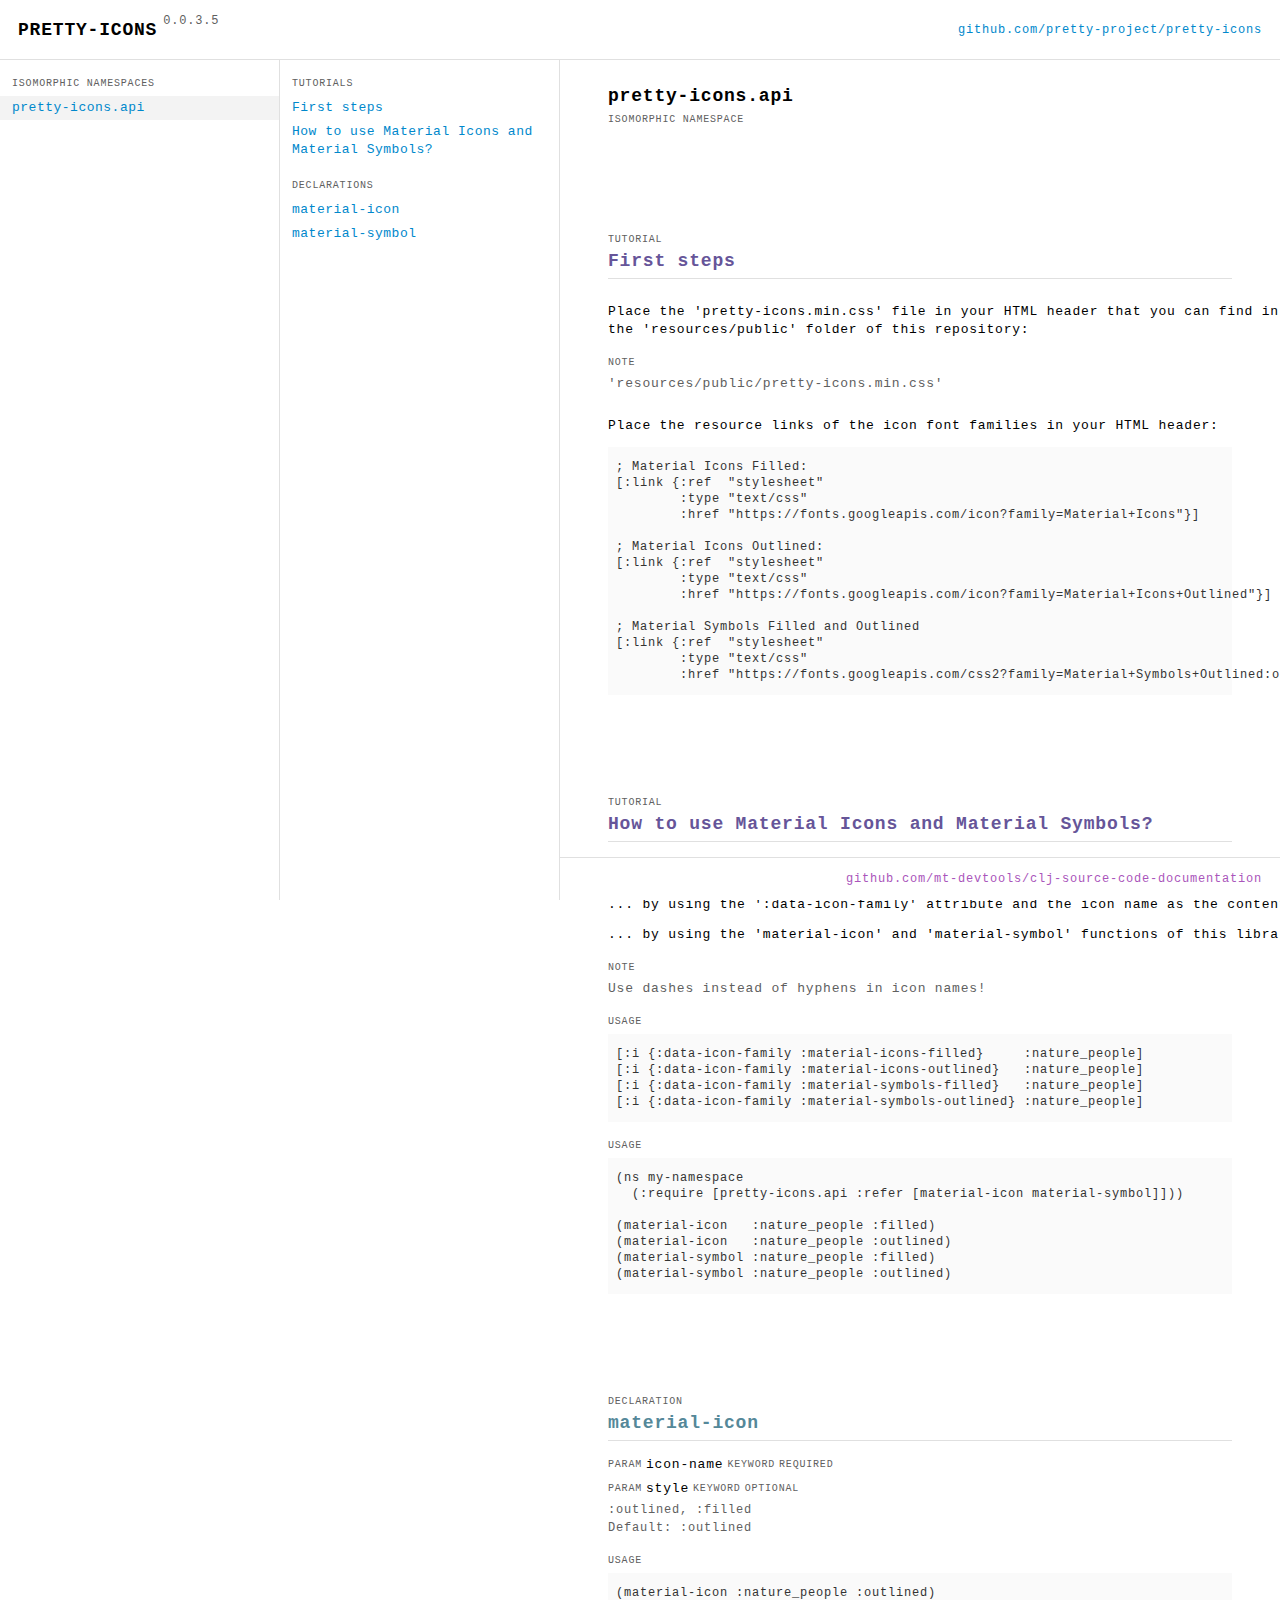
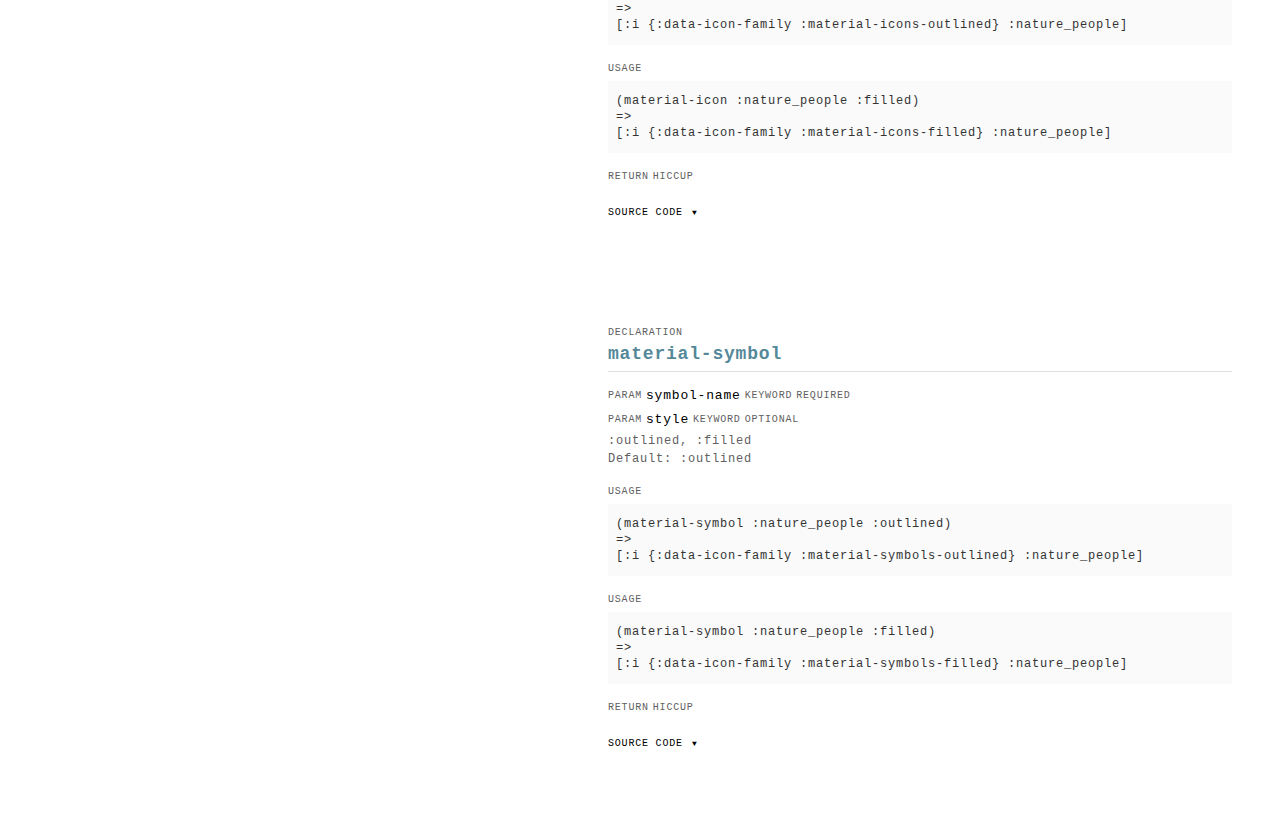
==== docs/cljc/pretty-icons/api.html @ d102588a "0.0.3.6" ====
<!DOCTYPE html>
<html><html><head><link href="https://fonts.googleapis.com/css2?family=Montserrat:wght@100;200;300;400;500;600;700;800;900&amp;display=swap" rel="stylesheet"><style type="text/css">body{font-family:Montserrat;margin:0 0 0 560px;padding:60px 48px}div{box-sizing:border-box}pre{display:block;margin:0;letter-spacing:.8px}.scroll-container{flex-grow:1;overflow-y:auto}a,a:active,a:hover,a:visited{display:block;text-decoration:none}a.inline-link{display:inline-block}a.inline-link:hover{text-decoration:underline}.button{font-size:13px;letter-spacing:.5px;line-height:18px;padding:3px 12px;white-space:inherit}.button:hover{background-color:#f0f0f0}.button--active{background-color:#f3f3f3}.button--active:hover{background-color:#f0f0f0}.text--xs{font-size:10px;line-height:24px;text-transform:uppercase}.text--s{font-size:12px;line-height:18px}.text--m{font-size:13px;line-height:18px}.color--basic{color:#303030}.color--primary{color:#0088cc}.color--muted{color:#606060}.color--warning{color:#883300}.collapsible-wrapper{display:flex;flex-direction:column}.collapsible-button{cursor:pointer;font-weight:500;position:relative;user-select:none;width:fit-content}.collapsible-button:hover{color:#888}.collapsible-button::after{align-items:center;content:'▼';display:flex;font-size:8px;justify-content:center;position:absolute;height:24px;right:-24px;top:0;width:24px}.collapsible-wrapper[data-expanded="true"] .collapsible-button::after{content:'▲'}.collapsible-wrapper .doc-block--box{display:none}.collapsible-wrapper[data-expanded="true"] .doc-block--box{display:block}#top-bar{background-color:#ffffff;border-bottom:1px solid #e0e0e0;display:flex;gap:6px;height:60px;left:0;padding-left:18px;position:fixed;top:0;width:100%}#top-bar--library-uri{font-size:12px;line-height:60px;padding:0 18px;position:absolute;right:0;top:0}#top-bar--library-uri:hover{background-color:#f0f0f0}#top-bar--library-name{font-size:18px;font-weight:600;line-height:60px;text-transform:uppercase}#top-bar--author-name{font-size:12px}#top-bar--library-version{font-size:12px;line-height:18px;margin-top:12px}#bottom-bar{background-color:white;border-top:1px solid #e0e0e0;bottom:0;display:flex;justify-content:right;left:0;position:fixed;width:100%}#bottom-bar--credits-link{color:#aa55bb;font-size:12px;letter-spacing:.8px;line-height:42px;padding:0 18px}#bottom-bar--credits-link:hover{background-color:#f0f0f0}#primary-list{background-color:#fff;border-right:1px solid #e0e0e0;display:flex;flex-direction:column;height:calc(100vh - 60px);left:0;padding:12px 0 54px 0;position:fixed;top:60px;width:280px}#secondary-list{background-color:#fff;border-right:1px solid #e0e0e0;display:flex;flex-direction:column;height:calc(100vh - 60px);left:280px;padding:12px 0 54px 0;position:fixed;top:60px;width:280px}#primary-list,#secondary-list{z-index:9999}#primary-list .text--xs,#secondary-list .text--xs{padding-left:12px}.primary-list--container,.secondary-list--container{margin-bottom:12px}#namespace-header--title{font-size:18px;font-weight:600;line-height:24px;margin-top:24px}#declarations{display:flex;flex-direction:column}.declaration--wrapper{padding-top:96px}.declaration--name{border-bottom:1px solid #e0e0e0;color:#558899;font-size:18px;font-weight:600;line-height:18px;padding-bottom:8px;margin-bottom:12px}.tutorial--wrapper{padding-top:96px}.tutorial--name{border-bottom:1px solid #e0e0e0;color:#665599;font-size:18px;font-weight:600;line-height:18px;padding-bottom:8px;margin-bottom:12px}.doc-blocks{display:flex;flex-direction:column}.doc-block--separator{height:12px}.doc-block--label{display:flex;gap:4px;line-height:24px}.doc-block--box{background-color:#fafafa;color:#333;line-height:16px;margin:0;padding:12px 8px}.doc-block--preview-image{border:1px solid #dedede;display:block;max-height:480px;max-width:640px;min-height:48px;min-width:64px}</style><script type="text/javascript">function toggleCollapsible(collapsibleId){collapsible=document.getElementById(collapsibleId);if(collapsible.dataset.expanded==='true'){collapsible.dataset.expanded='false';}else{collapsible.dataset.expanded='true';}}</script></head><body><div id="primary-list"><div class="scroll-container"><div class="primary-list--container"><pre class="text--xs color--muted">Isomorphic namespaces</pre><a href="https://pretty-project.github.io/pretty-icons/cljc/pretty-icons/api.html"><pre class="button color--primary button--active">pretty-icons.api</pre></a></div></div></div><div id="secondary-list"><div class="scroll-container"><div class="secondary-list--container"><pre class="text--xs color--muted">Tutorials</pre><a href="#First steps"><pre class="button color--primary">First steps</pre></a><a href="#How to use Material Icons and Material Symbols?"><pre class="button color--primary">How to use Material Icons and Material Symbols?</pre></a></div><div class="secondary-list--container"><pre class="text--xs color--muted">Declarations</pre><a href="#material-icon"><pre class="button color--primary">material-icon</pre></a><a href="#material-symbol"><pre class="button color--primary">material-symbol</pre></a></div></div></div><div id="namespace-header"><pre id="namespace-header--title">pretty-icons.api</pre><pre class="text--xs color--muted">Isomorphic namespace</pre></div><div id="tutorials--wrapper"><div id="tutorials"><div class="tutorial--wrapper" id="First steps"><pre class="text--xs color--muted">Tutorial</pre><pre class="tutorial--name">First steps</pre><div class="doc-blocks"><div class="doc-block--separator"></div><div class="doc-block"><pre class="text--m color--default">Place the 'pretty-icons.min.css' file in your HTML header that you can find in<br>the 'resources/public' folder of this repository:</pre></div><div class="doc-block--separator"></div><div class="doc-block"><div class="doc-block--label"><pre class="text--xs color--muted">Note</pre></div><pre class="text--m color--muted">'resources/public/pretty-icons.min.css'</pre></div><div class="doc-block--separator"></div><div class="doc-block--separator"></div><div class="doc-block"><pre class="text--m color--default">Place the resource links of the icon font families in your HTML header:</pre></div><div class="doc-block--separator"></div><div class="doc-block"><pre class="doc-block--box text--s">; Material Icons Filled:<br>[:link {:ref  "stylesheet"<br>        :type "text/css"<br>        :href "https://fonts.googleapis.com/icon?family=Material+Icons"}]<br><br>; Material Icons Outlined:<br>[:link {:ref  "stylesheet"<br>        :type "text/css"<br>        :href "https://fonts.googleapis.com/icon?family=Material+Icons+Outlined"}]<br><br>; Material Symbols Filled and Outlined<br>[:link {:ref  "stylesheet"<br>        :type "text/css"<br>        :href "https://fonts.googleapis.com/css2?family=Material+Symbols+Outlined:opsz,wght,FILL,GRAD@20..48,100..700,0..1,-50..200"}]</pre></div></div></div><div class="tutorial--wrapper" id="How to use Material Icons and Material Symbols?"><pre class="text--xs color--muted">Tutorial</pre><pre class="tutorial--name">How to use Material Icons and Material Symbols?</pre><div class="doc-blocks"><div class="doc-block--separator"></div><div class="doc-block"><pre class="text--m color--default">You can display Material icons and symbols ...</pre></div><div class="doc-block--separator"></div><div class="doc-block"><pre class="text--m color--default">... by using the ':data-icon-family' attribute and the icon name as the content of the element.</pre></div><div class="doc-block--separator"></div><div class="doc-block"><pre class="text--m color--default">... by using the 'material-icon' and 'material-symbol' functions of this library.</pre></div><div class="doc-block--separator"></div><div class="doc-block"><div class="doc-block--label"><pre class="text--xs color--muted">Note</pre></div><pre class="text--m color--muted">Use dashes instead of hyphens in icon names!</pre></div><div class="doc-block--separator"></div><div class="doc-block"><div class="doc-block--label"><pre class="text--xs color--muted">Usage</pre></div><pre class="doc-block--box text--s">[:i {:data-icon-family :material-icons-filled}     :nature_people]<br>[:i {:data-icon-family :material-icons-outlined}   :nature_people]<br>[:i {:data-icon-family :material-symbols-filled}   :nature_people]<br>[:i {:data-icon-family :material-symbols-outlined} :nature_people]</pre></div><div class="doc-block--separator"></div><div class="doc-block"><div class="doc-block--label"><pre class="text--xs color--muted">Usage</pre></div><pre class="doc-block--box text--s">(ns my-namespace<br>  (:require [pretty-icons.api :refer [material-icon material-symbol]]))<br><br>(material-icon   :nature_people :filled)<br>(material-icon   :nature_people :outlined)<br>(material-symbol :nature_people :filled)<br>(material-symbol :nature_people :outlined)</pre></div></div></div></div></div><div id="declarations--wrapper"><div id="declarations"><div class="declaration--wrapper" id="material-icon"><pre class="text--xs color--muted">Declaration</pre><pre class="declaration--name">material-icon</pre><div class="doc-blocks"><div class="doc-block"><div class="doc-block--label"><pre class="text--xs color--muted">Param</pre><pre class="text-s color--default">icon-name</pre><pre class="text--xs color--muted">keyword</pre><pre class="text--xs color--muted">required</pre></div></div><div class="doc-block"><div class="doc-block--label"><pre class="text--xs color--muted">Param</pre><pre class="text-s color--default">style</pre><pre class="text--xs color--muted">keyword</pre><pre class="text--xs color--muted">optional</pre></div><pre class="text--s color--muted">:outlined, :filled<br>Default: :outlined</pre></div><div class="doc-block--separator"></div><div class="doc-block"><div class="doc-block--label"><pre class="text--xs color--muted">Usage</pre></div><pre class="doc-block--box text--s">(material-icon :nature_people :outlined)<br>=&gt;<br>[:i {:data-icon-family :material-icons-outlined} :nature_people]</pre></div><div class="doc-block--separator"></div><div class="doc-block"><div class="doc-block--label"><pre class="text--xs color--muted">Usage</pre></div><pre class="doc-block--box text--s">(material-icon :nature_people :filled)<br>=&gt;<br>[:i {:data-icon-family :material-icons-filled} :nature_people]</pre></div><div class="doc-block--separator"></div><div class="doc-block"><div class="doc-block--label"><pre class="text--xs color--muted">Return</pre><pre class="text--xs color--muted">hiccup</pre><pre class="text--xs color--muted"></pre></div></div></div><div class="doc-block--separator"></div><div class="collapsible-wrapper" data-expanded="false" id="material-icon--source-code"><pre class="collapsible-button text--xs" onClick="toggleCollapsible(&apos;material-icon--source-code&apos;)">Source Code</pre><pre class="text-s doc-block--box">(defn material-icon<br>  [icon-name style]<br>  (case style :filled [:i {:data-icon-family :material-icons-filled}   icon-name]<br>                      [:i {:data-icon-family :material-icons-outlined} icon-name]))</pre></div></div><div class="declaration--wrapper" id="material-symbol"><pre class="text--xs color--muted">Declaration</pre><pre class="declaration--name">material-symbol</pre><div class="doc-blocks"><div class="doc-block"><div class="doc-block--label"><pre class="text--xs color--muted">Param</pre><pre class="text-s color--default">symbol-name</pre><pre class="text--xs color--muted">keyword</pre><pre class="text--xs color--muted">required</pre></div></div><div class="doc-block"><div class="doc-block--label"><pre class="text--xs color--muted">Param</pre><pre class="text-s color--default">style</pre><pre class="text--xs color--muted">keyword</pre><pre class="text--xs color--muted">optional</pre></div><pre class="text--s color--muted">:outlined, :filled<br>Default: :outlined</pre></div><div class="doc-block--separator"></div><div class="doc-block"><div class="doc-block--label"><pre class="text--xs color--muted">Usage</pre></div><pre class="doc-block--box text--s">(material-symbol :nature_people :outlined)<br>=&gt;<br>[:i {:data-icon-family :material-symbols-outlined} :nature_people]</pre></div><div class="doc-block--separator"></div><div class="doc-block"><div class="doc-block--label"><pre class="text--xs color--muted">Usage</pre></div><pre class="doc-block--box text--s">(material-symbol :nature_people :filled)<br>=&gt;<br>[:i {:data-icon-family :material-symbols-filled} :nature_people]</pre></div><div class="doc-block--separator"></div><div class="doc-block"><div class="doc-block--label"><pre class="text--xs color--muted">Return</pre><pre class="text--xs color--muted">hiccup</pre><pre class="text--xs color--muted"></pre></div></div></div><div class="doc-block--separator"></div><div class="collapsible-wrapper" data-expanded="false" id="material-symbol--source-code"><pre class="collapsible-button text--xs" onClick="toggleCollapsible(&apos;material-symbol--source-code&apos;)">Source Code</pre><pre class="text-s doc-block--box">(defn material-symbol<br>  [symbol-name style]<br>  (case style :filled [:i {:data-icon-family :material-symbols-filled}   symbol-name]<br>                      [:i {:data-icon-family :material-symbols-outlined} symbol-name]))</pre></div></div></div></div><div id="top-bar"><pre id="top-bar--library-name">pretty-icons</pre><pre class="color--muted" id="top-bar--library-version">0.0.3.5</pre><a href="https://github.com/pretty-project/pretty-icons" id="top-bar--library-uri"><pre class="color--primary">github.com/pretty-project/pretty-icons</pre></a></div><div id="bottom-bar"><a href="https://github.com/mt-devtools/clj-source-code-documentation" id="bottom-bar--credits-link"><pre>github.com/mt-devtools/clj-source-code-documentation</pre></a></div></body></html></html>
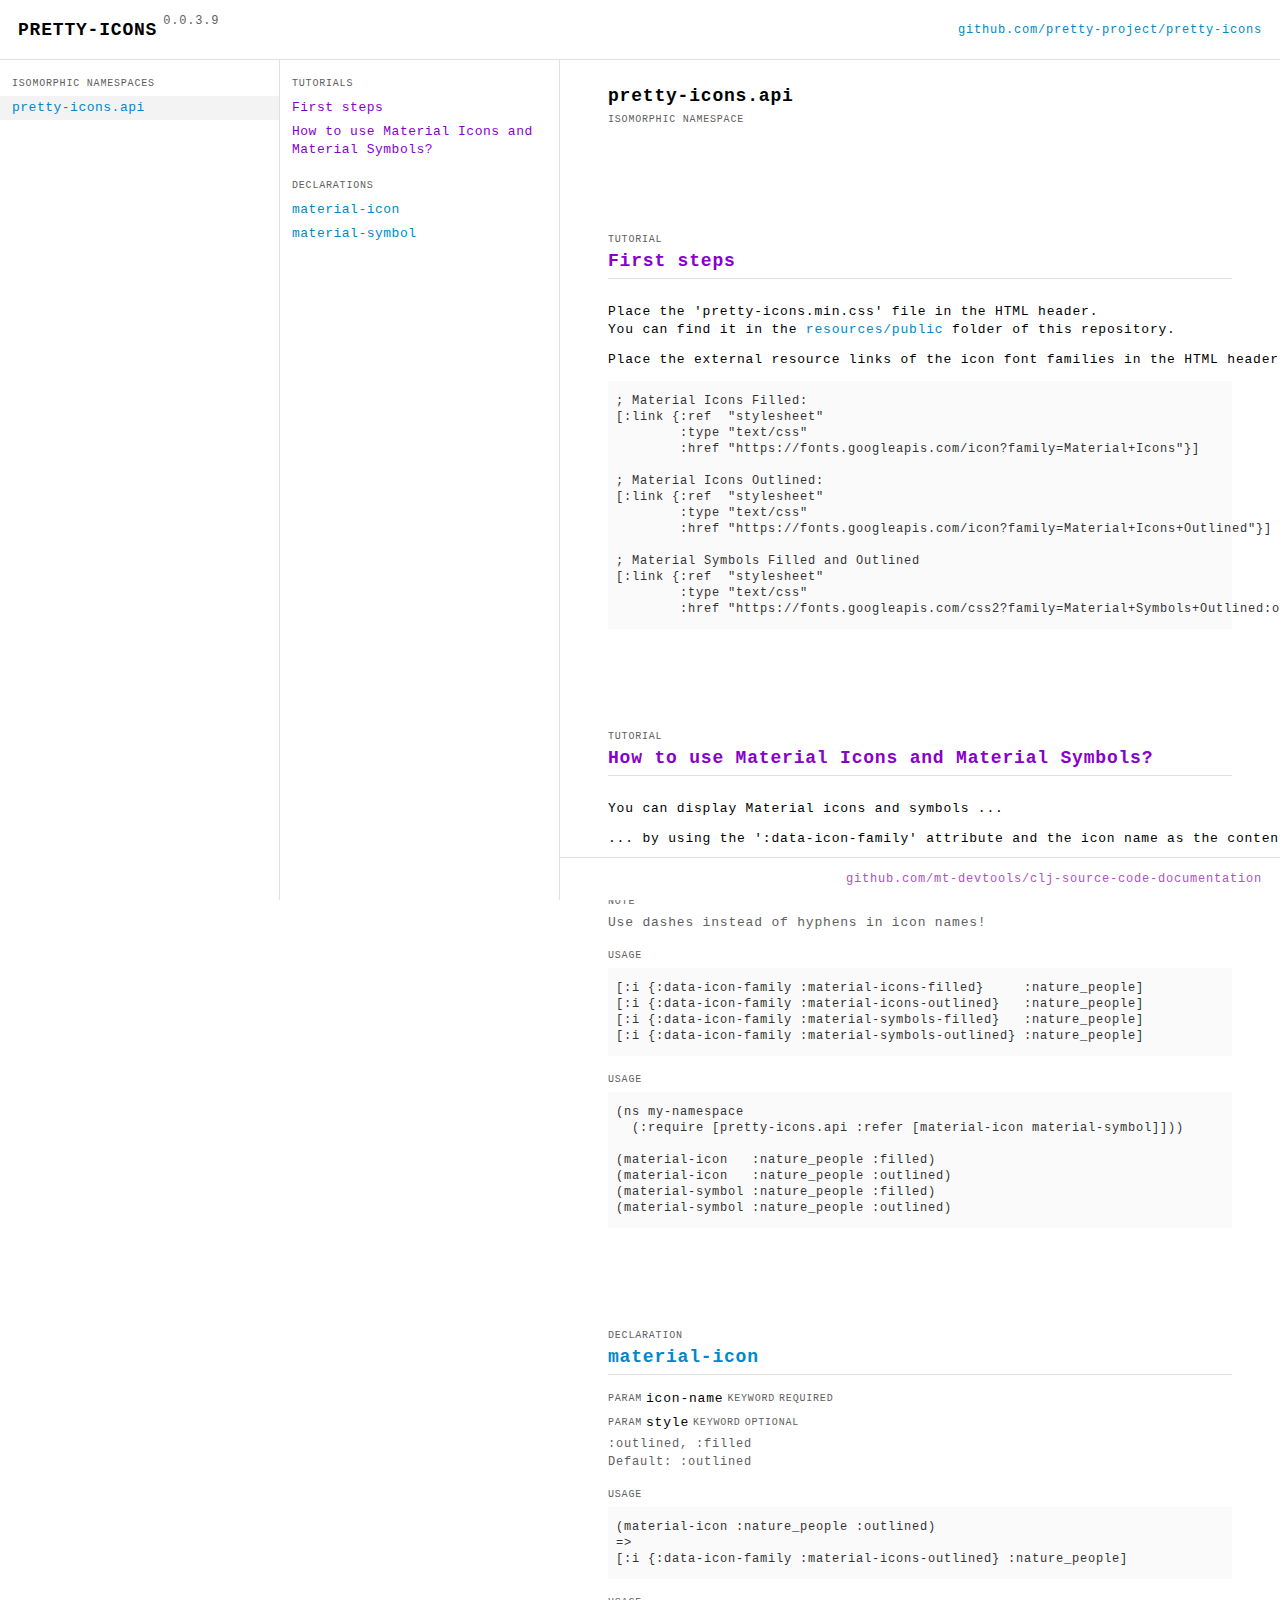
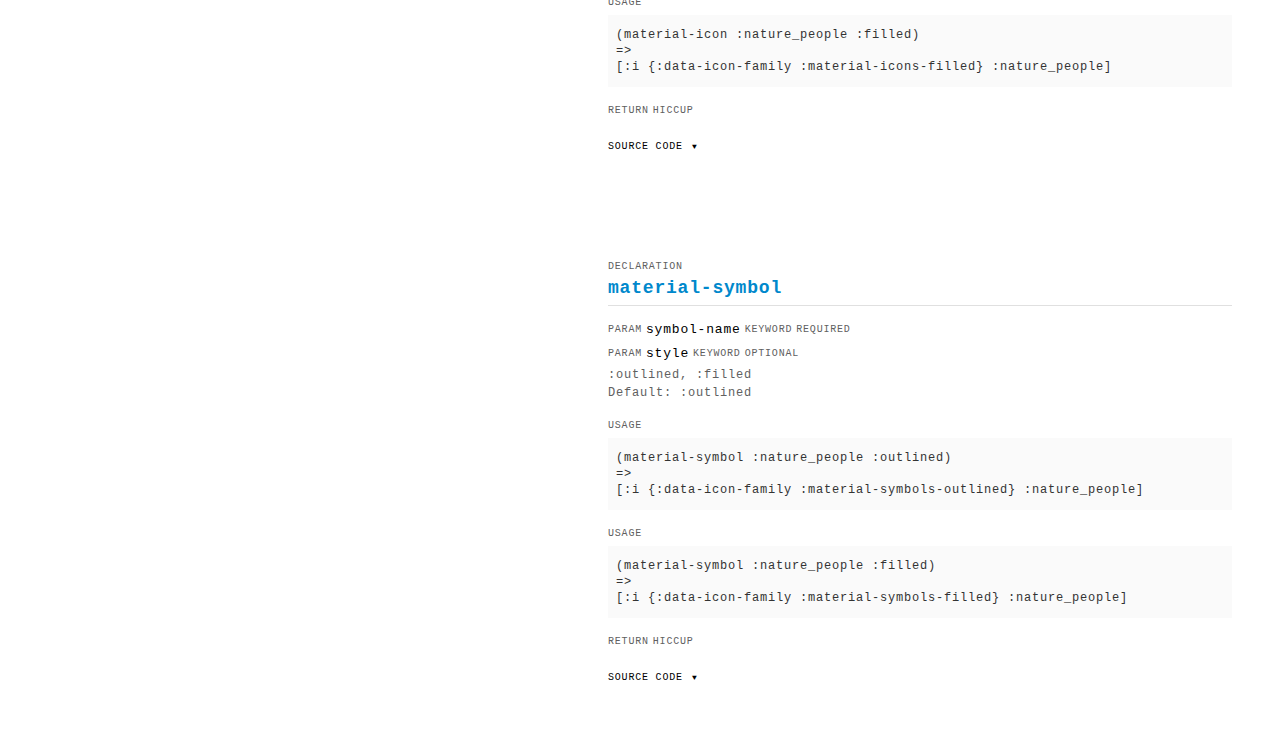
==== commit 39028f02: "0.0.4.0" ====
--- a/docs/cljc/pretty-icons/api.html
+++ b/docs/cljc/pretty-icons/api.html
@@ -1,2 +1,2 @@
 <!DOCTYPE html>
-<html><html><head><link href="https://fonts.googleapis.com/css2?family=Montserrat:wght@100;200;300;400;500;600;700;800;900&amp;display=swap" rel="stylesheet"><style type="text/css">body{font-family:Montserrat;margin:0 0 0 560px;padding:60px 48px}div{box-sizing:border-box}pre{display:block;margin:0;letter-spacing:.8px}.scroll-container{flex-grow:1;overflow-y:auto}a,a:active,a:hover,a:visited{display:block;text-decoration:none}a.inline-link{display:inline-block}a.inline-link:hover{text-decoration:underline}.button{font-size:13px;letter-spacing:.5px;line-height:18px;padding:3px 12px;white-space:inherit}.button:hover{background-color:#f0f0f0}.button--active{background-color:#f3f3f3}.button--active:hover{background-color:#f0f0f0}.text--xs{font-size:10px;line-height:24px;text-transform:uppercase}.text--s{font-size:12px;line-height:18px}.text--m{font-size:13px;line-height:18px}.color--basic{color:#303030}.color--primary{color:#0088cc}.color--muted{color:#606060}.color--warning{color:#883300}.collapsible-wrapper{display:flex;flex-direction:column}.collapsible-button{cursor:pointer;font-weight:500;position:relative;user-select:none;width:fit-content}.collapsible-button:hover{color:#888}.collapsible-button::after{align-items:center;content:'▼';display:flex;font-size:8px;justify-content:center;position:absolute;height:24px;right:-24px;top:0;width:24px}.collapsible-wrapper[data-expanded="true"] .collapsible-button::after{content:'▲'}.collapsible-wrapper .doc-block--box{display:none}.collapsible-wrapper[data-expanded="true"] .doc-block--box{display:block}#top-bar{background-color:#ffffff;border-bottom:1px solid #e0e0e0;display:flex;gap:6px;height:60px;left:0;padding-left:18px;position:fixed;top:0;width:100%}#top-bar--library-uri{font-size:12px;line-height:60px;padding:0 18px;position:absolute;right:0;top:0}#top-bar--library-uri:hover{background-color:#f0f0f0}#top-bar--library-name{font-size:18px;font-weight:600;line-height:60px;text-transform:uppercase}#top-bar--author-name{font-size:12px}#top-bar--library-version{font-size:12px;line-height:18px;margin-top:12px}#bottom-bar{background-color:white;border-top:1px solid #e0e0e0;bottom:0;display:flex;justify-content:right;left:0;position:fixed;width:100%}#bottom-bar--credits-link{color:#aa55bb;font-size:12px;letter-spacing:.8px;line-height:42px;padding:0 18px}#bottom-bar--credits-link:hover{background-color:#f0f0f0}#primary-list{background-color:#fff;border-right:1px solid #e0e0e0;display:flex;flex-direction:column;height:calc(100vh - 60px);left:0;padding:12px 0 54px 0;position:fixed;top:60px;width:280px}#secondary-list{background-color:#fff;border-right:1px solid #e0e0e0;display:flex;flex-direction:column;height:calc(100vh - 60px);left:280px;padding:12px 0 54px 0;position:fixed;top:60px;width:280px}#primary-list,#secondary-list{z-index:9999}#primary-list .text--xs,#secondary-list .text--xs{padding-left:12px}.primary-list--container,.secondary-list--container{margin-bottom:12px}#namespace-header--title{font-size:18px;font-weight:600;line-height:24px;margin-top:24px}#declarations{display:flex;flex-direction:column}.declaration--wrapper{padding-top:96px}.declaration--name{border-bottom:1px solid #e0e0e0;color:#558899;font-size:18px;font-weight:600;line-height:18px;padding-bottom:8px;margin-bottom:12px}.tutorial--wrapper{padding-top:96px}.tutorial--name{border-bottom:1px solid #e0e0e0;color:#665599;font-size:18px;font-weight:600;line-height:18px;padding-bottom:8px;margin-bottom:12px}.doc-blocks{display:flex;flex-direction:column}.doc-block--separator{height:12px}.doc-block--label{display:flex;gap:4px;line-height:24px}.doc-block--box{background-color:#fafafa;color:#333;line-height:16px;margin:0;padding:12px 8px}.doc-block--preview-image{border:1px solid #dedede;display:block;max-height:480px;max-width:640px;min-height:48px;min-width:64px}</style><script type="text/javascript">function toggleCollapsible(collapsibleId){collapsible=document.getElementById(collapsibleId);if(collapsible.dataset.expanded==='true'){collapsible.dataset.expanded='false';}else{collapsible.dataset.expanded='true';}}</script></head><body><div id="primary-list"><div class="scroll-container"><div class="primary-list--container"><pre class="text--xs color--muted">Isomorphic namespaces</pre><a href="https://pretty-project.github.io/pretty-icons/cljc/pretty-icons/api.html"><pre class="button color--primary button--active">pretty-icons.api</pre></a></div></div></div><div id="secondary-list"><div class="scroll-container"><div class="secondary-list--container"><pre class="text--xs color--muted">Tutorials</pre><a href="#First steps"><pre class="button color--primary">First steps</pre></a><a href="#How to use Material Icons and Material Symbols?"><pre class="button color--primary">How to use Material Icons and Material Symbols?</pre></a></div><div class="secondary-list--container"><pre class="text--xs color--muted">Declarations</pre><a href="#material-icon"><pre class="button color--primary">material-icon</pre></a><a href="#material-symbol"><pre class="button color--primary">material-symbol</pre></a></div></div></div><div id="namespace-header"><pre id="namespace-header--title">pretty-icons.api</pre><pre class="text--xs color--muted">Isomorphic namespace</pre></div><div id="tutorials--wrapper"><div id="tutorials"><div class="tutorial--wrapper" id="First steps"><pre class="text--xs color--muted">Tutorial</pre><pre class="tutorial--name">First steps</pre><div class="doc-blocks"><div class="doc-block--separator"></div><div class="doc-block"><pre class="text--m color--default">Place the 'pretty-icons.min.css' file in your HTML header that you can find in<br>the 'resources/public' folder of this repository:</pre></div><div class="doc-block--separator"></div><div class="doc-block"><div class="doc-block--label"><pre class="text--xs color--muted">Note</pre></div><pre class="text--m color--muted">'resources/public/pretty-icons.min.css'</pre></div><div class="doc-block--separator"></div><div class="doc-block--separator"></div><div class="doc-block"><pre class="text--m color--default">Place the resource links of the icon font families in your HTML header:</pre></div><div class="doc-block--separator"></div><div class="doc-block"><pre class="doc-block--box text--s">; Material Icons Filled:<br>[:link {:ref  "stylesheet"<br>        :type "text/css"<br>        :href "https://fonts.googleapis.com/icon?family=Material+Icons"}]<br><br>; Material Icons Outlined:<br>[:link {:ref  "stylesheet"<br>        :type "text/css"<br>        :href "https://fonts.googleapis.com/icon?family=Material+Icons+Outlined"}]<br><br>; Material Symbols Filled and Outlined<br>[:link {:ref  "stylesheet"<br>        :type "text/css"<br>        :href "https://fonts.googleapis.com/css2?family=Material+Symbols+Outlined:opsz,wght,FILL,GRAD@20..48,100..700,0..1,-50..200"}]</pre></div></div></div><div class="tutorial--wrapper" id="How to use Material Icons and Material Symbols?"><pre class="text--xs color--muted">Tutorial</pre><pre class="tutorial--name">How to use Material Icons and Material Symbols?</pre><div class="doc-blocks"><div class="doc-block--separator"></div><div class="doc-block"><pre class="text--m color--default">You can display Material icons and symbols ...</pre></div><div class="doc-block--separator"></div><div class="doc-block"><pre class="text--m color--default">... by using the ':data-icon-family' attribute and the icon name as the content of the element.</pre></div><div class="doc-block--separator"></div><div class="doc-block"><pre class="text--m color--default">... by using the 'material-icon' and 'material-symbol' functions of this library.</pre></div><div class="doc-block--separator"></div><div class="doc-block"><div class="doc-block--label"><pre class="text--xs color--muted">Note</pre></div><pre class="text--m color--muted">Use dashes instead of hyphens in icon names!</pre></div><div class="doc-block--separator"></div><div class="doc-block"><div class="doc-block--label"><pre class="text--xs color--muted">Usage</pre></div><pre class="doc-block--box text--s">[:i {:data-icon-family :material-icons-filled}     :nature_people]<br>[:i {:data-icon-family :material-icons-outlined}   :nature_people]<br>[:i {:data-icon-family :material-symbols-filled}   :nature_people]<br>[:i {:data-icon-family :material-symbols-outlined} :nature_people]</pre></div><div class="doc-block--separator"></div><div class="doc-block"><div class="doc-block--label"><pre class="text--xs color--muted">Usage</pre></div><pre class="doc-block--box text--s">(ns my-namespace<br>  (:require [pretty-icons.api :refer [material-icon material-symbol]]))<br><br>(material-icon   :nature_people :filled)<br>(material-icon   :nature_people :outlined)<br>(material-symbol :nature_people :filled)<br>(material-symbol :nature_people :outlined)</pre></div></div></div></div></div><div id="declarations--wrapper"><div id="declarations"><div class="declaration--wrapper" id="material-icon"><pre class="text--xs color--muted">Declaration</pre><pre class="declaration--name">material-icon</pre><div class="doc-blocks"><div class="doc-block"><div class="doc-block--label"><pre class="text--xs color--muted">Param</pre><pre class="text-s color--default">icon-name</pre><pre class="text--xs color--muted">keyword</pre><pre class="text--xs color--muted">required</pre></div></div><div class="doc-block"><div class="doc-block--label"><pre class="text--xs color--muted">Param</pre><pre class="text-s color--default">style</pre><pre class="text--xs color--muted">keyword</pre><pre class="text--xs color--muted">optional</pre></div><pre class="text--s color--muted">:outlined, :filled<br>Default: :outlined</pre></div><div class="doc-block--separator"></div><div class="doc-block"><div class="doc-block--label"><pre class="text--xs color--muted">Usage</pre></div><pre class="doc-block--box text--s">(material-icon :nature_people :outlined)<br>=&gt;<br>[:i {:data-icon-family :material-icons-outlined} :nature_people]</pre></div><div class="doc-block--separator"></div><div class="doc-block"><div class="doc-block--label"><pre class="text--xs color--muted">Usage</pre></div><pre class="doc-block--box text--s">(material-icon :nature_people :filled)<br>=&gt;<br>[:i {:data-icon-family :material-icons-filled} :nature_people]</pre></div><div class="doc-block--separator"></div><div class="doc-block"><div class="doc-block--label"><pre class="text--xs color--muted">Return</pre><pre class="text--xs color--muted">hiccup</pre><pre class="text--xs color--muted"></pre></div></div></div><div class="doc-block--separator"></div><div class="collapsible-wrapper" data-expanded="false" id="material-icon--source-code"><pre class="collapsible-button text--xs" onClick="toggleCollapsible(&apos;material-icon--source-code&apos;)">Source Code</pre><pre class="text-s doc-block--box">(defn material-icon<br>  [icon-name style]<br>  (case style :filled [:i {:data-icon-family :material-icons-filled}   icon-name]<br>                      [:i {:data-icon-family :material-icons-outlined} icon-name]))</pre></div></div><div class="declaration--wrapper" id="material-symbol"><pre class="text--xs color--muted">Declaration</pre><pre class="declaration--name">material-symbol</pre><div class="doc-blocks"><div class="doc-block"><div class="doc-block--label"><pre class="text--xs color--muted">Param</pre><pre class="text-s color--default">symbol-name</pre><pre class="text--xs color--muted">keyword</pre><pre class="text--xs color--muted">required</pre></div></div><div class="doc-block"><div class="doc-block--label"><pre class="text--xs color--muted">Param</pre><pre class="text-s color--default">style</pre><pre class="text--xs color--muted">keyword</pre><pre class="text--xs color--muted">optional</pre></div><pre class="text--s color--muted">:outlined, :filled<br>Default: :outlined</pre></div><div class="doc-block--separator"></div><div class="doc-block"><div class="doc-block--label"><pre class="text--xs color--muted">Usage</pre></div><pre class="doc-block--box text--s">(material-symbol :nature_people :outlined)<br>=&gt;<br>[:i {:data-icon-family :material-symbols-outlined} :nature_people]</pre></div><div class="doc-block--separator"></div><div class="doc-block"><div class="doc-block--label"><pre class="text--xs color--muted">Usage</pre></div><pre class="doc-block--box text--s">(material-symbol :nature_people :filled)<br>=&gt;<br>[:i {:data-icon-family :material-symbols-filled} :nature_people]</pre></div><div class="doc-block--separator"></div><div class="doc-block"><div class="doc-block--label"><pre class="text--xs color--muted">Return</pre><pre class="text--xs color--muted">hiccup</pre><pre class="text--xs color--muted"></pre></div></div></div><div class="doc-block--separator"></div><div class="collapsible-wrapper" data-expanded="false" id="material-symbol--source-code"><pre class="collapsible-button text--xs" onClick="toggleCollapsible(&apos;material-symbol--source-code&apos;)">Source Code</pre><pre class="text-s doc-block--box">(defn material-symbol<br>  [symbol-name style]<br>  (case style :filled [:i {:data-icon-family :material-symbols-filled}   symbol-name]<br>                      [:i {:data-icon-family :material-symbols-outlined} symbol-name]))</pre></div></div></div></div><div id="top-bar"><pre id="top-bar--library-name">pretty-icons</pre><pre class="color--muted" id="top-bar--library-version">0.0.3.5</pre><a href="https://github.com/pretty-project/pretty-icons" id="top-bar--library-uri"><pre class="color--primary">github.com/pretty-project/pretty-icons</pre></a></div><div id="bottom-bar"><a href="https://github.com/mt-devtools/clj-source-code-documentation" id="bottom-bar--credits-link"><pre>github.com/mt-devtools/clj-source-code-documentation</pre></a></div></body></html></html>+<html><html><head><link href="https://fonts.googleapis.com/css2?family=Montserrat:wght@100;200;300;400;500;600;700;800;900&amp;display=swap" rel="stylesheet"><style type="text/css">body{font-family:Montserrat;margin:0 0 0 560px;padding:60px 48px}div{box-sizing:border-box}pre{display:block;margin:0;letter-spacing:.8px}.scroll-container{flex-grow:1;overflow-y:auto}a,a:active,a:hover,a:visited{display:block;text-decoration:none}a.inline-link{display:inline-block}a.inline-link:hover{text-decoration:underline}.button{font-size:13px;letter-spacing:.5px;line-height:18px;padding:3px 12px;white-space:inherit}.button:hover{background-color:#f0f0f0}.button--active{background-color:#f3f3f3}.button--active:hover{background-color:#f0f0f0}.text--xs{font-size:10px;line-height:24px;text-transform:uppercase}.text--s{font-size:12px;line-height:18px}.text--m{font-size:13px;line-height:18px}.color--basic{color:#303030}.color--primary{color:#0088cc}.color--secondary{color:#8800cc}.color--muted{color:#606060}.color--warning{color:#883300}.collapsible-wrapper{display:flex;flex-direction:column}.collapsible-button{cursor:pointer;font-weight:500;position:relative;user-select:none;width:fit-content}.collapsible-button:hover{color:#888}.collapsible-button::after{align-items:center;content:'▼';display:flex;font-size:8px;justify-content:center;position:absolute;height:24px;right:-24px;top:0;width:24px}.collapsible-wrapper[data-expanded="true"] .collapsible-button::after{content:'▲'}.collapsible-wrapper .content-block--box{display:none}.collapsible-wrapper[data-expanded="true"] .content-block--box{display:block}#top-bar{background-color:#ffffff;border-bottom:1px solid #e0e0e0;display:flex;gap:6px;height:60px;left:0;padding-left:18px;position:fixed;top:0;width:100%}#top-bar--library-uri{font-size:12px;line-height:60px;padding:0 18px;position:absolute;right:0;top:0}#top-bar--library-uri:hover{background-color:#f0f0f0}#top-bar--library-name{font-size:18px;font-weight:600;line-height:60px;text-transform:uppercase}#top-bar--author-name{font-size:12px}#top-bar--library-version{font-size:12px;line-height:18px;margin-top:12px}#bottom-bar{background-color:white;border-top:1px solid #e0e0e0;bottom:0;display:flex;justify-content:right;left:0;position:fixed;width:100%}#bottom-bar--credits-link{color:#aa55bb;font-size:12px;letter-spacing:.8px;line-height:42px;padding:0 18px}#bottom-bar--credits-link:hover{background-color:#f0f0f0}#primary-list{background-color:#fff;border-right:1px solid #e0e0e0;display:flex;flex-direction:column;height:calc(100vh - 60px);left:0;padding:12px 0 54px 0;position:fixed;top:60px;width:280px}#secondary-list{background-color:#fff;border-right:1px solid #e0e0e0;display:flex;flex-direction:column;height:calc(100vh - 60px);left:280px;padding:12px 0 54px 0;position:fixed;top:60px;width:280px}#primary-list,#secondary-list{z-index:9999}#primary-list .text--xs,#secondary-list .text--xs{padding-left:12px}.primary-list--container,.secondary-list--container{margin-bottom:12px}#namespace-header--title{font-size:18px;font-weight:600;line-height:24px;margin-top:24px}#declarations{display:flex;flex-direction:column}.declaration--wrapper{padding-top:96px}.declaration--name{border-bottom:1px solid #e0e0e0;font-size:18px;font-weight:600;line-height:18px;padding-bottom:8px;margin-bottom:12px}.tutorial--wrapper{padding-top:96px}.tutorial--name{border-bottom:1px solid #e0e0e0;font-size:18px;font-weight:600;line-height:18px;padding-bottom:8px;margin-bottom:12px}.content-blocks{display:flex;flex-direction:column}.content-block--separator{height:12px}.content-block--label{display:flex;gap:4px;line-height:24px}.content-block--box{background-color:#fafafa;color:#333;line-height:16px;margin:0;padding:12px 8px}.content-block--preview-image{border:1px solid #dedede;display:block;max-height:480px;max-width:640px;min-height:48px;min-width:64px}</style><script type="text/javascript">function toggleCollapsible(collapsibleId){collapsible=document.getElementById(collapsibleId);if(collapsible.dataset.expanded==='true'){collapsible.dataset.expanded='false';}else{collapsible.dataset.expanded='true';}}</script></head><body><div id="primary-list"><div class="scroll-container"><div class="primary-list--container"><pre class="text--xs color--muted">Isomorphic namespaces</pre><a href="https://pretty-project.github.io/pretty-icons/cljc/pretty-icons/api.html"><pre class="button color--primary button--active">pretty-icons.api</pre></a></div></div></div><div id="secondary-list"><div class="scroll-container"><div class="secondary-list--container"><pre class="text--xs color--muted">Tutorials</pre><a href="#first-steps"><pre class="button color--secondary">First steps</pre></a><a href="#how-to-use-material-icons-and-material-symbols"><pre class="button color--secondary">How to use Material Icons and Material Symbols?</pre></a></div><div class="secondary-list--container"><pre class="text--xs color--muted">Declarations</pre><a href="#material-icon"><pre class="button color--primary">material-icon</pre></a><a href="#material-symbol"><pre class="button color--primary">material-symbol</pre></a></div></div></div><div id="namespace-header"><pre id="namespace-header--title">pretty-icons.api</pre><pre class="text--xs color--muted">Isomorphic namespace</pre></div><div id="tutorials--wrapper"><div id="tutorials"><div class="tutorial--wrapper" id="first-steps"><pre class="text--xs color--muted">Tutorial</pre><pre class="tutorial--name color--secondary">First steps</pre><div class="content-blocks"><div class="content-block--separator"></div><div class="content-block"><pre class="text--m color--default">Place the 'pretty-icons.min.css' file in the HTML header.<br>You can find it in the <a class="inline-link color--primary" href="https://github.com/pretty-project/pretty-icons/tree/release/resources/public">resources/public</a> folder of this repository.</pre></div><div class="content-block--separator"></div><div class="content-block"><pre class="text--m color--default">Place the external resource links of the icon font families in the HTML header:</pre></div><div class="content-block--separator"></div><div class="content-block"><pre class="content-block--box text--s">; Material Icons Filled:<br>[:link {:ref  "stylesheet"<br>        :type "text/css"<br>        :href "https://fonts.googleapis.com/icon?family=Material+Icons"}]<br><br>; Material Icons Outlined:<br>[:link {:ref  "stylesheet"<br>        :type "text/css"<br>        :href "https://fonts.googleapis.com/icon?family=Material+Icons+Outlined"}]<br><br>; Material Symbols Filled and Outlined<br>[:link {:ref  "stylesheet"<br>        :type "text/css"<br>        :href "https://fonts.googleapis.com/css2?family=Material+Symbols+Outlined:opsz,wght,FILL,GRAD@20..48,100..700,0..1,-50..200"}]</pre></div></div></div><div class="tutorial--wrapper" id="how-to-use-material-icons-and-material-symbols"><pre class="text--xs color--muted">Tutorial</pre><pre class="tutorial--name color--secondary">How to use Material Icons and Material Symbols?</pre><div class="content-blocks"><div class="content-block--separator"></div><div class="content-block"><pre class="text--m color--default">You can display Material icons and symbols ...</pre></div><div class="content-block--separator"></div><div class="content-block"><pre class="text--m color--default">... by using the ':data-icon-family' attribute and the icon name as the content of the element.</pre></div><div class="content-block--separator"></div><div class="content-block"><pre class="text--m color--default">... by using the 'material-icon' and 'material-symbol' functions of this library.</pre></div><div class="content-block--separator"></div><div class="content-block"><div class="content-block--label"><pre class="text--xs color--muted">Note</pre></div><pre class="text--m color--muted">Use dashes instead of hyphens in icon names!</pre></div><div class="content-block--separator"></div><div class="content-block"><div class="content-block--label"><pre class="text--xs color--muted">Usage</pre></div><pre class="content-block--box text--s">[:i {:data-icon-family :material-icons-filled}     :nature_people]<br>[:i {:data-icon-family :material-icons-outlined}   :nature_people]<br>[:i {:data-icon-family :material-symbols-filled}   :nature_people]<br>[:i {:data-icon-family :material-symbols-outlined} :nature_people]</pre></div><div class="content-block--separator"></div><div class="content-block"><div class="content-block--label"><pre class="text--xs color--muted">Usage</pre></div><pre class="content-block--box text--s">(ns my-namespace<br>  (:require [pretty-icons.api :refer [material-icon material-symbol]]))<br><br>(material-icon   :nature_people :filled)<br>(material-icon   :nature_people :outlined)<br>(material-symbol :nature_people :filled)<br>(material-symbol :nature_people :outlined)</pre></div></div></div></div></div><div id="declarations--wrapper"><div id="declarations"><div class="declaration--wrapper" id="material-icon"><pre class="text--xs color--muted">Declaration</pre><pre class="declaration--name color--primary">material-icon</pre><div class="content-blocks"><div class="content-block"><div class="content-block--label"><pre class="text--xs color--muted">Param</pre><pre class="text-s color--default">icon-name</pre><pre class="text--xs color--muted">keyword</pre><pre class="text--xs color--muted">required</pre></div></div><div class="content-block"><div class="content-block--label"><pre class="text--xs color--muted">Param</pre><pre class="text-s color--default">style</pre><pre class="text--xs color--muted">keyword</pre><pre class="text--xs color--muted">optional</pre></div><pre class="text--s color--muted">:outlined, :filled<br>Default: :outlined</pre></div><div class="content-block--separator"></div><div class="content-block"><div class="content-block--label"><pre class="text--xs color--muted">Usage</pre></div><pre class="content-block--box text--s">(material-icon :nature_people :outlined)<br>=&gt;<br>[:i {:data-icon-family :material-icons-outlined} :nature_people]</pre></div><div class="content-block--separator"></div><div class="content-block"><div class="content-block--label"><pre class="text--xs color--muted">Usage</pre></div><pre class="content-block--box text--s">(material-icon :nature_people :filled)<br>=&gt;<br>[:i {:data-icon-family :material-icons-filled} :nature_people]</pre></div><div class="content-block--separator"></div><div class="content-block"><div class="content-block--label"><pre class="text--xs color--muted">Return</pre><pre class="text--xs color--muted">hiccup</pre><pre class="text--xs color--muted"></pre></div></div></div><div class="content-block--separator"></div><div class="collapsible-wrapper" data-expanded="false" id="material-icon-source-code"><pre class="collapsible-button text--xs" onClick="toggleCollapsible(&apos;material-icon-source-code&apos;)">Source Code</pre><pre class="text-s content-block--box">(defn material-icon<br>  [icon-name style]<br>  (case style :filled [:i {:data-icon-family :material-icons-filled}   icon-name]<br>                      [:i {:data-icon-family :material-icons-outlined} icon-name]))</pre></div></div><div class="declaration--wrapper" id="material-symbol"><pre class="text--xs color--muted">Declaration</pre><pre class="declaration--name color--primary">material-symbol</pre><div class="content-blocks"><div class="content-block"><div class="content-block--label"><pre class="text--xs color--muted">Param</pre><pre class="text-s color--default">symbol-name</pre><pre class="text--xs color--muted">keyword</pre><pre class="text--xs color--muted">required</pre></div></div><div class="content-block"><div class="content-block--label"><pre class="text--xs color--muted">Param</pre><pre class="text-s color--default">style</pre><pre class="text--xs color--muted">keyword</pre><pre class="text--xs color--muted">optional</pre></div><pre class="text--s color--muted">:outlined, :filled<br>Default: :outlined</pre></div><div class="content-block--separator"></div><div class="content-block"><div class="content-block--label"><pre class="text--xs color--muted">Usage</pre></div><pre class="content-block--box text--s">(material-symbol :nature_people :outlined)<br>=&gt;<br>[:i {:data-icon-family :material-symbols-outlined} :nature_people]</pre></div><div class="content-block--separator"></div><div class="content-block"><div class="content-block--label"><pre class="text--xs color--muted">Usage</pre></div><pre class="content-block--box text--s">(material-symbol :nature_people :filled)<br>=&gt;<br>[:i {:data-icon-family :material-symbols-filled} :nature_people]</pre></div><div class="content-block--separator"></div><div class="content-block"><div class="content-block--label"><pre class="text--xs color--muted">Return</pre><pre class="text--xs color--muted">hiccup</pre><pre class="text--xs color--muted"></pre></div></div></div><div class="content-block--separator"></div><div class="collapsible-wrapper" data-expanded="false" id="material-symbol-source-code"><pre class="collapsible-button text--xs" onClick="toggleCollapsible(&apos;material-symbol-source-code&apos;)">Source Code</pre><pre class="text-s content-block--box">(defn material-symbol<br>  [symbol-name style]<br>  (case style :filled [:i {:data-icon-family :material-symbols-filled}   symbol-name]<br>                      [:i {:data-icon-family :material-symbols-outlined} symbol-name]))</pre></div></div></div></div><div id="top-bar"><pre id="top-bar--library-name">pretty-icons</pre><pre class="color--muted" id="top-bar--library-version">0.0.3.9</pre><a href="https://github.com/pretty-project/pretty-icons" id="top-bar--library-uri"><pre class="color--primary">github.com/pretty-project/pretty-icons</pre></a></div><div id="bottom-bar"><a href="https://github.com/mt-devtools/clj-source-code-documentation" id="bottom-bar--credits-link"><pre>github.com/mt-devtools/clj-source-code-documentation</pre></a></div></body></html></html>